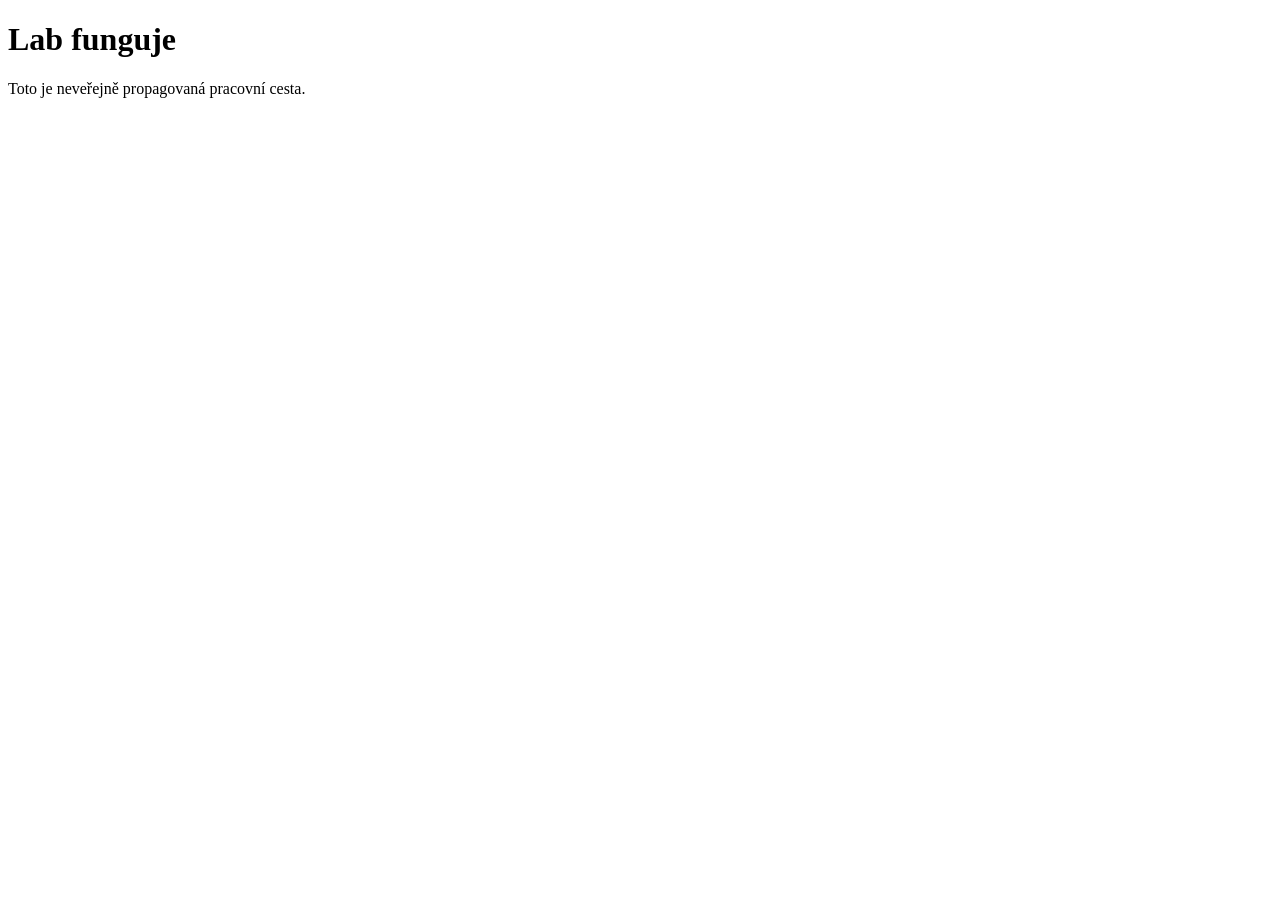
==== lab/index.html @ 559b126b "Add lab page" ====
<!doctype html>
<html lang="cs">
<head>
  <meta charset="utf-8">
  <meta name="viewport" content="width=device-width, initial-scale=1">
  <title>Lab</title>
  <meta name="robots" content="noindex, nofollow">
</head>
<body>
  <h1>Lab funguje</h1>
  <p>Toto je neveřejně propagovaná pracovní cesta.</p>
</body>
</html>
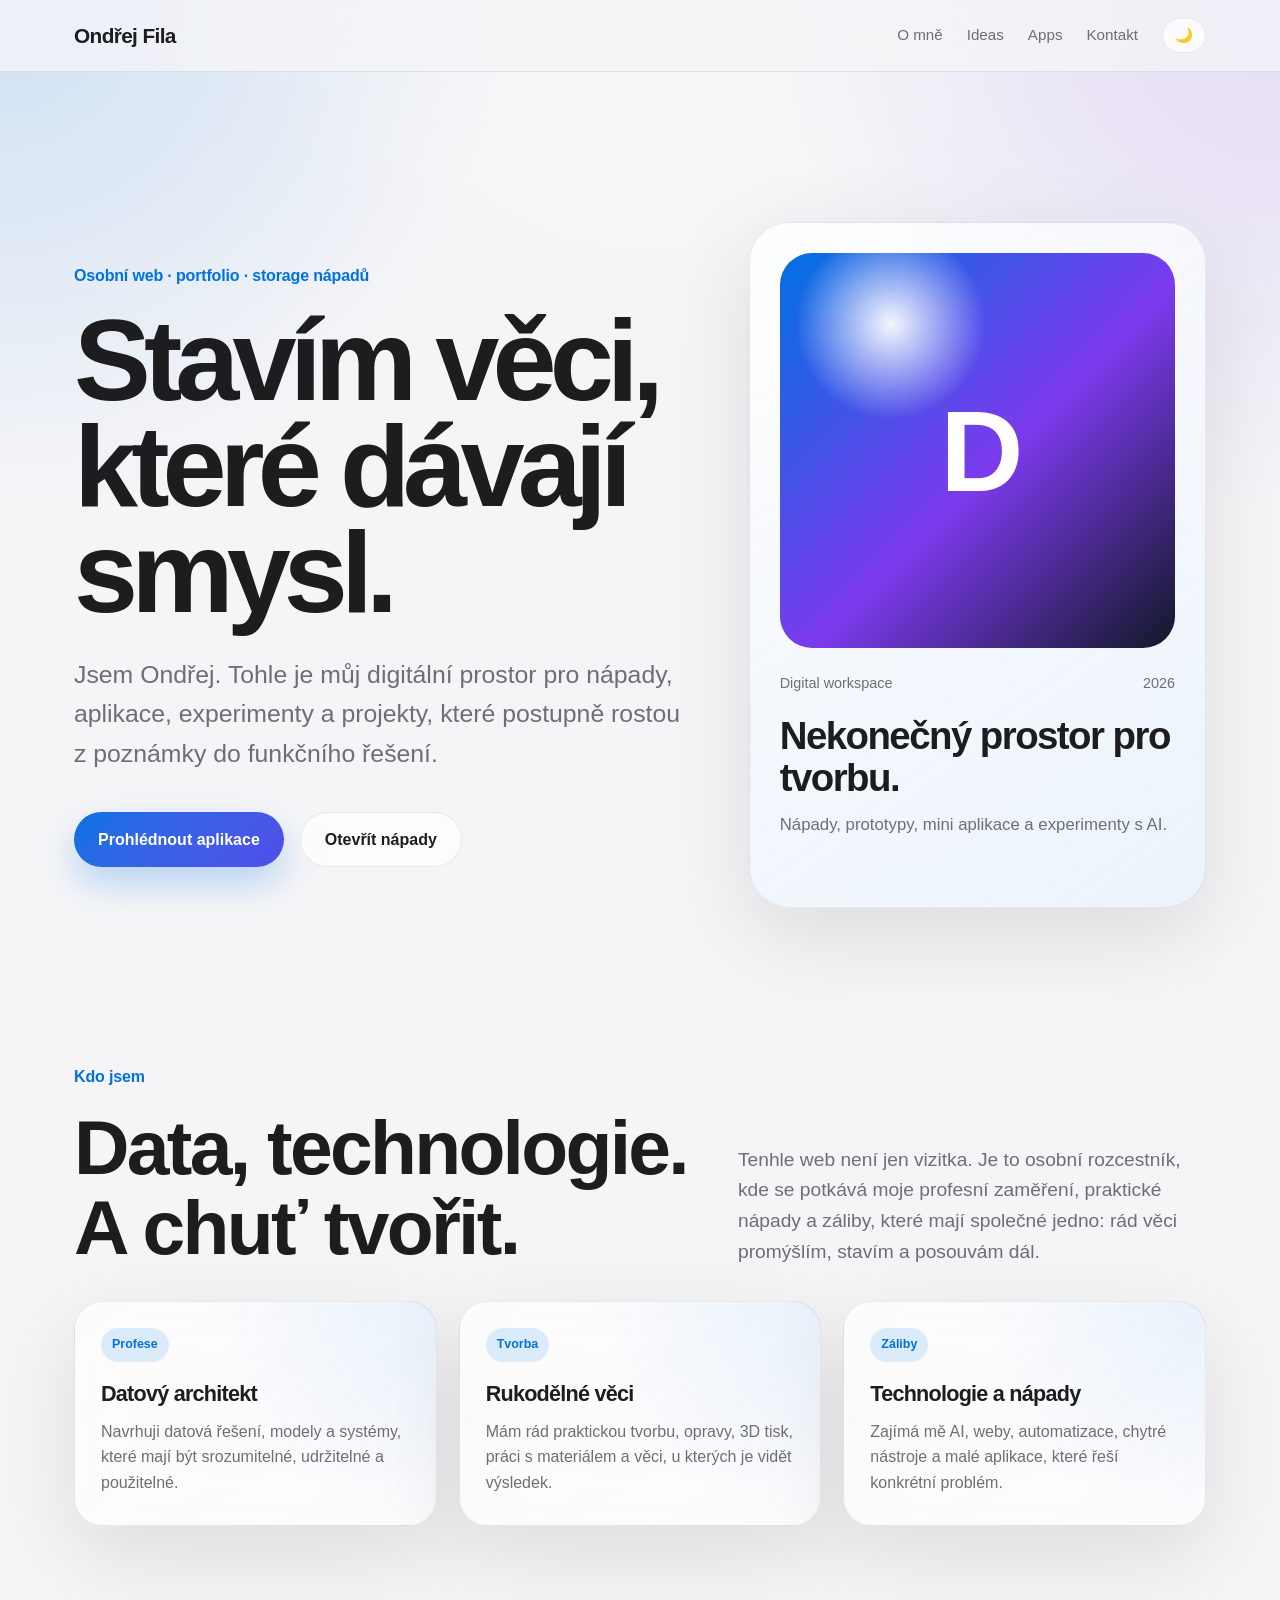
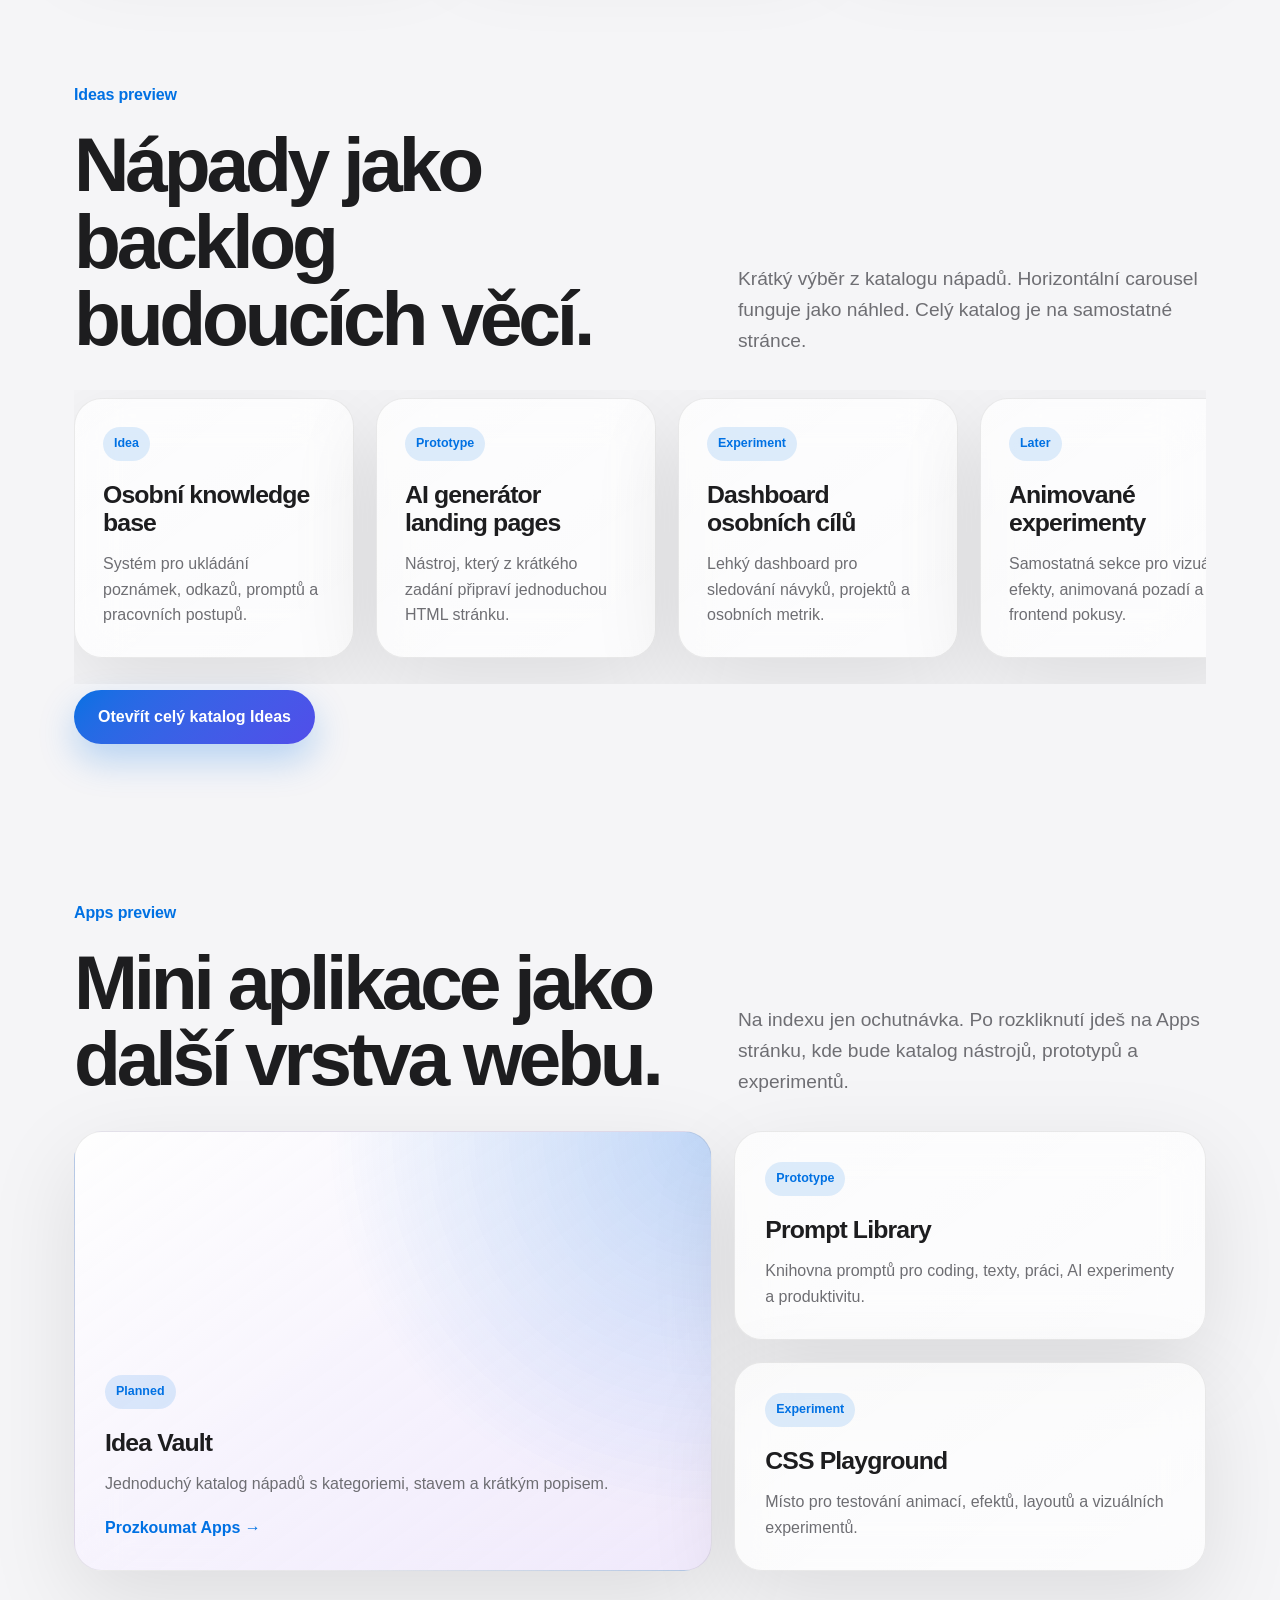
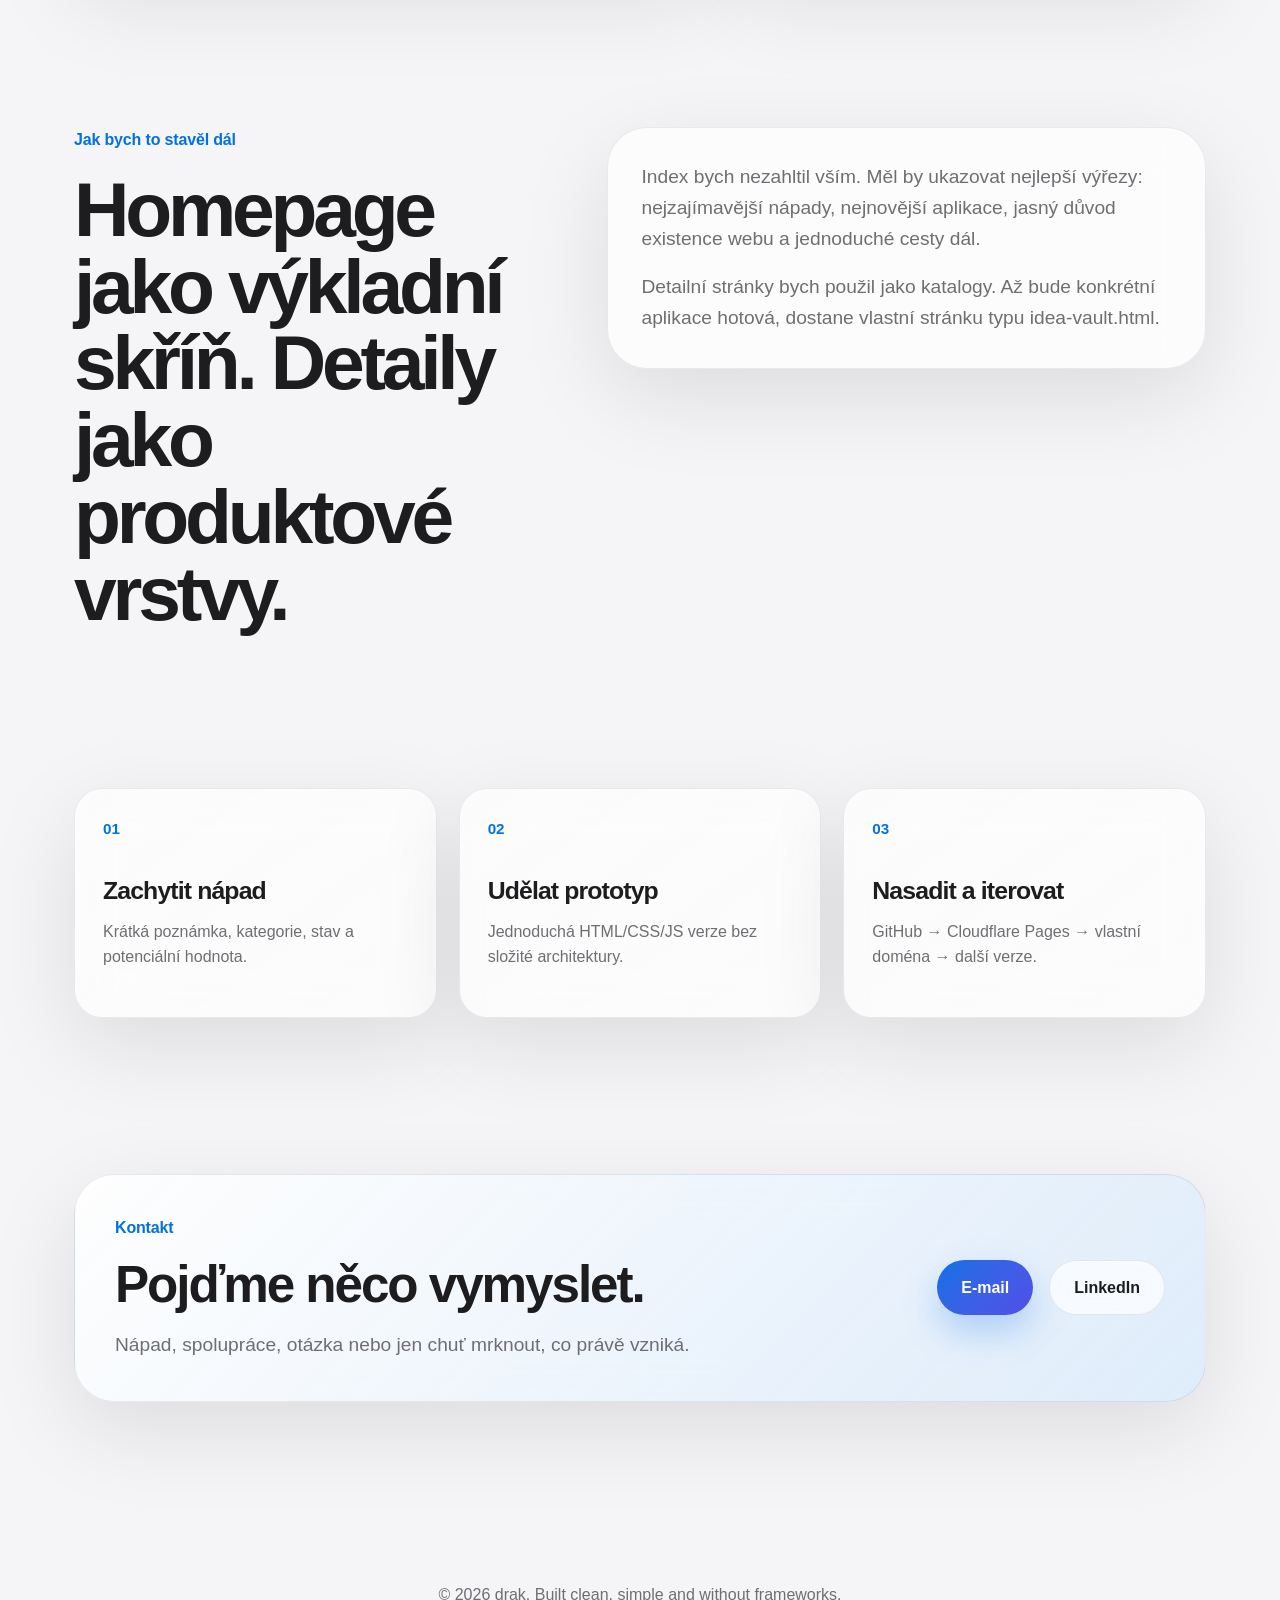
==== commit a9bff12b: "Add Drak web to lab" ====
--- a/lab/index.html
+++ b/lab/index.html
@@ -1,13 +1,143 @@
-<!doctype html>
+<!DOCTYPE html>
 <html lang="cs">
 <head>
-  <meta charset="utf-8">
-  <meta name="viewport" content="width=device-width, initial-scale=1">
-  <title>Lab</title>
-  <meta name="robots" content="noindex, nofollow">
+  <meta charset="UTF-8" />
+  <meta name="viewport" content="width=device-width, initial-scale=1.0" />
+
+  <title>Ondřej Fila | osobní web</title>
+  <meta name="description" content="Osobní web, portfolio, storage nápadů a mini aplikace." />
+
+  <link rel="stylesheet" href="style.css" />
 </head>
+
 <body>
-  <h1>Lab funguje</h1>
-  <p>Toto je neveřejně propagovaná pracovní cesta.</p>
+  <div class="page-glow"></div>
+
+  <header>
+    <nav>
+      <a class="logo" href="index.html">Ondřej Fila</a>
+
+      <div class="nav-links">
+        <a href="#about">O mně</a>
+        <a href="#ideas-preview">Ideas</a>
+        <a href="#apps-preview">Apps</a>
+        <a href="#contact">Kontakt</a>
+        <button class="theme-toggle" id="themeToggle" aria-label="Přepnout vzhled">🌙</button>
+      </div>
+    </nav>
+  </header>
+
+  <main>
+    <section class="hero reveal">
+      <div class="hero-copy">
+        <div class="eyebrow" data-content="hero.eyebrow"></div>
+        <h1 data-content="hero.title"></h1>
+        <p data-content="hero.text"></p>
+
+        <div class="actions">
+          <a href="#apps-preview" class="button primary" data-content="hero.primaryButton"></a>
+          <a href="#ideas-preview" class="button secondary" data-content="hero.secondaryButton"></a>
+        </div>
+      </div>
+
+      <aside class="hero-panel">
+        <div class="avatar">
+          <img
+            src="media/profile.webp"
+            alt="Drak"
+            class="avatar-image"
+            onerror="this.style.display='none'; this.nextElementSibling.style.display='flex';"
+          >
+          <div class="avatar-fallback" data-content="profile.initial"></div>
+        </div>
+        <div class="panel-meta">
+          <span data-content="profile.metaLeft"></span>
+          <span data-content="profile.metaRight"></span>
+        </div>
+        <h2 data-content="profile.title"></h2>
+        <p data-content="profile.text"></p>
+      </aside>
+    </section>
+
+    <section id="about" class="reveal">
+      <div class="section-header">
+        <div>
+          <div class="eyebrow" data-content="concept.eyebrow"></div>
+          <h2 class="section-title section-title-readable" data-html="concept.title"></h2>
+        </div>
+        <p class="section-lead" data-content="concept.lead"></p>
+      </div>
+
+      <div class="adaptive-tiles" id="conceptTiles"></div>
+    </section>
+
+    <section id="ideas-preview" class="reveal">
+      <div class="section-header">
+        <div>
+          <div class="eyebrow" data-content="ideasPreview.eyebrow"></div>
+          <h2 class="section-title" data-content="ideasPreview.title"></h2>
+        </div>
+        <p class="section-lead" data-content="ideasPreview.lead"></p>
+      </div>
+
+      <div class="carousel-shell">
+        <div class="carousel" id="ideasCarousel" aria-label="Náhled nápadů"></div>
+
+        <div class="carousel-actions">
+          <a href="ideas.html" class="button primary" data-content="ideasPreview.button"></a>
+        </div>
+      </div>
+    </section>
+
+    <section id="apps-preview" class="reveal">
+      <div class="section-header">
+        <div>
+          <div class="eyebrow" data-content="appsPreview.eyebrow"></div>
+          <h2 class="section-title" data-content="appsPreview.title"></h2>
+        </div>
+        <p class="section-lead" data-content="appsPreview.lead"></p>
+      </div>
+
+      <div class="product-showcase">
+        <a href="apps.html" class="showcase-card main link-card" id="mainAppCard"></a>
+        <div class="showcase-stack" id="sideAppCards"></div>
+      </div>
+    </section>
+
+    <section class="reveal">
+      <div class="split-section">
+        <div>
+          <div class="eyebrow" data-content="nextStep.eyebrow"></div>
+          <h2 class="section-title" data-content="nextStep.title"></h2>
+        </div>
+
+        <div class="glass-copy" id="nextStepParagraphs"></div>
+      </div>
+    </section>
+
+    <section class="reveal">
+      <div class="timeline" id="timeline"></div>
+    </section>
+
+    <section id="contact" class="reveal">
+      <div class="cta-box">
+        <div class="cta-copy">
+          <div class="eyebrow" data-content="contact.eyebrow"></div>
+          <h2 class="cta-title" data-content="contact.title"></h2>
+          <p class="cta-lead" data-content="contact.lead"></p>
+        </div>
+
+        <div class="contact-links">
+          <a id="emailLink" class="button primary"></a>
+          <a id="linkedinLink" class="button secondary" target="_blank" rel="noopener noreferrer"></a>
+        </div>
+      </div>
+    </section>
+  </main>
+
+  <footer data-content="footer"></footer>
+
+  <script src="content.js"></script>
+  <script src="script.js"></script>
 </body>
-</html>+</html>
--- a/lab/style.css
+++ b/lab/style.css
@@ -0,0 +1,700 @@
+:root {
+  --bg: #f5f5f7;
+  --bg-soft: #ffffff;
+  --card: rgba(255, 255, 255, 0.72);
+  --card-strong: rgba(255, 255, 255, 0.88);
+  --text: #1d1d1f;
+  --muted: #6e6e73;
+  --accent: #0071e3;
+  --accent-2: #7c3aed;
+  --border: rgba(0, 0, 0, 0.08);
+  --shadow: 0 28px 90px rgba(0, 0, 0, 0.10);
+  --radius-xl: 40px;
+  --radius-lg: 28px;
+}
+
+body.dark {
+  --bg: #050505;
+  --bg-soft: #111113;
+  --card: rgba(28, 28, 30, 0.72);
+  --card-strong: rgba(38, 38, 42, 0.88);
+  --text: #f5f5f7;
+  --muted: #a1a1a6;
+  --accent: #2997ff;
+  --accent-2: #a78bfa;
+  --border: rgba(255, 255, 255, 0.12);
+  --shadow: 0 28px 90px rgba(0, 0, 0, 0.55);
+}
+
+* {
+  box-sizing: border-box;
+  margin: 0;
+  padding: 0;
+}
+
+::selection {
+  background: rgba(0, 113, 227, 0.18);
+  color: inherit;
+}
+
+html {
+  scroll-behavior: smooth;
+}
+
+body {
+  min-height: 100vh;
+  font-family: -apple-system, BlinkMacSystemFont, "Segoe UI", sans-serif;
+  background:
+    radial-gradient(circle at top left, color-mix(in srgb, var(--accent) 16%, transparent), transparent 32rem),
+    radial-gradient(circle at top right, color-mix(in srgb, var(--accent-2) 14%, transparent), transparent 32rem),
+    var(--bg);
+  color: var(--text);
+  line-height: 1.6;
+  transition: background 0.3s ease, color 0.3s ease;
+}
+
+.page-glow {
+  position: fixed;
+  inset: 0;
+  pointer-events: none;
+  background: radial-gradient(circle at 50% 0%, rgba(255, 255, 255, 0.42), transparent 28rem);
+  opacity: 0.5;
+  z-index: -1;
+}
+
+body.dark .page-glow {
+  background: radial-gradient(circle at 50% 0%, rgba(41, 151, 255, 0.16), transparent 28rem);
+}
+
+header {
+  position: sticky;
+  top: 0;
+  z-index: 20;
+  backdrop-filter: blur(24px);
+  background: color-mix(in srgb, var(--bg) 76%, transparent);
+  border-bottom: 1px solid var(--border);
+}
+
+nav {
+  max-width: 1180px;
+  margin: 0 auto;
+  padding: 18px 24px;
+  display: flex;
+  align-items: center;
+  justify-content: space-between;
+}
+
+.logo {
+  color: var(--text);
+  text-decoration: none;
+  font-weight: 800;
+  letter-spacing: -0.03em;
+  font-size: 1.3rem;
+}
+
+.nav-links {
+  display: flex;
+  gap: 24px;
+  align-items: center;
+}
+
+.nav-links a {
+  color: var(--muted);
+  text-decoration: none;
+  font-size: 0.95rem;
+  transition: color 0.2s ease;
+}
+
+.nav-links a:hover {
+  color: var(--text);
+}
+
+.theme-toggle {
+  border: 1px solid var(--border);
+  background: var(--card);
+  color: var(--text);
+  padding: 8px 12px;
+  border-radius: 999px;
+  cursor: pointer;
+  font-size: 0.9rem;
+  backdrop-filter: blur(18px);
+}
+
+main {
+  max-width: 1180px;
+  margin: 0 auto;
+  padding: 72px 24px;
+}
+
+.hero {
+  min-height: 78vh;
+  display: grid;
+  grid-template-columns: 1.15fr 0.85fr;
+  gap: 56px;
+  align-items: center;
+}
+
+.hero-copy {
+  max-width: 760px;
+}
+
+.eyebrow {
+  color: var(--accent);
+  font-weight: 700;
+  margin-bottom: 18px;
+  letter-spacing: -0.01em;
+}
+
+h1 {
+  font-size: clamp(4rem, 9vw, 7.8rem);
+  line-height: 0.92;
+  letter-spacing: -0.06em;
+  margin-bottom: 30px;
+}
+
+.hero p,
+.subpage-hero p {
+  max-width: 720px;
+  font-size: clamp(1.2rem, 2vw, 1.55rem);
+  color: var(--muted);
+  margin-bottom: 38px;
+}
+
+.actions,
+.contact-links,
+.carousel-actions {
+  display: flex;
+  gap: 16px;
+  flex-wrap: wrap;
+}
+
+.button {
+  display: inline-flex;
+  align-items: center;
+  justify-content: center;
+  padding: 14px 24px;
+  border-radius: 999px;
+  text-decoration: none;
+  font-weight: 700;
+  transition: transform 0.2s ease, box-shadow 0.2s ease;
+  white-space: nowrap;
+}
+
+.button:hover {
+  transform: translateY(-2px);
+}
+
+.button.primary {
+  background: linear-gradient(135deg, var(--accent), color-mix(in srgb, var(--accent-2) 65%, var(--accent)));
+  color: white;
+  box-shadow: 0 16px 36px color-mix(in srgb, var(--accent) 26%, transparent);
+}
+
+.button.secondary {
+  color: var(--text);
+  border: 1px solid var(--border);
+  background: var(--card);
+  backdrop-filter: blur(20px);
+}
+
+.hero-panel {
+  background:
+    linear-gradient(145deg, var(--card-strong), color-mix(in srgb, var(--accent) 7%, var(--card)));
+  border: 1px solid var(--border);
+  border-radius: var(--radius-xl);
+  padding: 30px;
+  box-shadow: var(--shadow);
+  backdrop-filter: blur(28px);
+  transform: none;
+}
+
+.avatar {
+  position: relative;
+  width: 100%;
+  aspect-ratio: 1 / 1;
+  border-radius: 32px;
+  overflow: hidden;
+  margin-bottom: 24px;
+  background:
+    radial-gradient(circle at 28% 18%, rgba(255, 255, 255, 0.95), transparent 22%),
+    linear-gradient(135deg, #0071e3, #7c3aed 54%, #111827);
+}
+
+.avatar-image {
+  width: 100%;
+  height: 100%;
+  object-fit: cover;
+  display: block;
+}
+
+.avatar-fallback {
+  position: absolute;
+  inset: 0;
+  display: none;
+  align-items: center;
+  justify-content: center;
+  font-size: clamp(5rem, 9vw, 8rem);
+  font-weight: 900;
+  color: white;
+  letter-spacing: -0.08em;
+}
+
+.panel-meta {
+  display: flex;
+  justify-content: space-between;
+  gap: 16px;
+  color: var(--muted);
+  font-size: 0.9rem;
+  margin-bottom: 20px;
+}
+
+.hero-panel h2 {
+  font-size: clamp(1.7rem, 3vw, 2.4rem);
+  line-height: 1.08;
+  letter-spacing: -0.04em;
+  margin-bottom: 14px;
+}
+
+.hero-panel p {
+  color: var(--muted);
+  font-size: 1.05rem;
+}
+
+section {
+  padding: 78px 0;
+}
+
+.section-header {
+  display: grid;
+  grid-template-columns: 1fr 0.75fr;
+  gap: 40px;
+  align-items: end;
+  margin-bottom: 34px;
+}
+
+.section-title {
+  font-size: clamp(2.6rem, 6vw, 5rem);
+  letter-spacing: -0.055em;
+  line-height: 1;
+}
+
+.section-title-readable {
+  letter-spacing: -0.035em;
+  line-height: 1.04;
+  max-width: 760px;
+}
+
+.section-lead {
+  color: var(--muted);
+  font-size: 1.2rem;
+  max-width: 720px;
+}
+
+/* Stable Apple TV / Arc-style tiles.
+   The grid does not reflow on hover. The active tile only "inflates" visually inside its own footprint. */
+.adaptive-tiles {
+  display: grid;
+  grid-template-columns: repeat(3, minmax(0, 1fr));
+  gap: 22px;
+  align-items: stretch;
+}
+
+.adaptive-tile {
+  position: relative;
+  isolation: isolate;
+  min-height: 225px;
+  padding: 26px;
+  border-radius: var(--radius-lg);
+  overflow: hidden;
+  background:
+    radial-gradient(circle at top right, color-mix(in srgb, var(--accent) 8%, transparent), transparent 14rem),
+    linear-gradient(145deg, var(--card), color-mix(in srgb, var(--bg-soft) 70%, transparent));
+  border: 1px solid var(--border);
+  box-shadow: var(--shadow);
+  backdrop-filter: blur(26px);
+  transform-origin: center;
+  transition:
+    transform 0.28s ease,
+    border-color 0.28s ease,
+    box-shadow 0.28s ease,
+    background 0.28s ease,
+    opacity 0.28s ease;
+}
+
+.adaptive-tiles:hover .adaptive-tile {
+  opacity: 0.72;
+}
+
+.adaptive-tiles .adaptive-tile:hover {
+  opacity: 1;
+  transform: scale(1.055) translateY(-6px);
+  z-index: 5;
+  border-color: color-mix(in srgb, var(--accent) 42%, var(--border));
+  box-shadow: 0 34px 110px rgba(0, 0, 0, 0.18);
+  background:
+    radial-gradient(circle at top right, color-mix(in srgb, var(--accent) 18%, transparent), transparent 16rem),
+    linear-gradient(145deg, var(--card-strong), color-mix(in srgb, var(--accent-2) 8%, var(--card)));
+}
+
+.adaptive-tile h3 {
+  font-size: 1.35rem;
+  line-height: 1.12;
+  letter-spacing: -0.035em;
+  margin-bottom: 12px;
+}
+
+.tile-preview,
+.tile-detail {
+  color: var(--muted);
+}
+
+.tile-preview {
+  font-size: 1rem;
+}
+
+.tile-detail {
+  opacity: 0;
+  max-height: 0;
+  overflow: hidden;
+  margin-top: 0;
+  transition:
+    opacity 0.28s ease,
+    max-height 0.32s ease,
+    margin-top 0.32s ease;
+}
+
+.adaptive-tile:hover .tile-detail {
+  opacity: 1;
+  max-height: 150px;
+  margin-top: 14px;
+}
+
+.feature-grid {
+  display: grid;
+  grid-template-columns: repeat(3, 1fr);
+  gap: 22px;
+}
+
+.feature-card,
+.carousel-card,
+.showcase-card,
+.timeline-item {
+  background:
+    linear-gradient(145deg, var(--card), color-mix(in srgb, var(--bg-soft) 70%, transparent));
+  border: 1px solid var(--border);
+  box-shadow: var(--shadow);
+  backdrop-filter: blur(26px);
+  transition: transform 0.25s ease, border-color 0.25s ease;
+}
+
+.feature-card {
+  min-height: 260px;
+  padding: 28px;
+  border-radius: var(--radius-lg);
+}
+
+.feature-card.large {
+  grid-column: span 2;
+}
+
+.feature-card:hover,
+.carousel-card:hover,
+.showcase-card:hover {
+  transform: translateY(-7px);
+  border-color: color-mix(in srgb, var(--accent) 42%, var(--border));
+}
+
+.feature-card h3,
+.carousel-card h3,
+.showcase-card h3,
+.timeline-item h3 {
+  font-size: 1.55rem;
+  line-height: 1.12;
+  letter-spacing: -0.035em;
+  margin-bottom: 14px;
+}
+
+.feature-card p,
+.carousel-card p,
+.showcase-card p,
+.timeline-item p {
+  color: var(--muted);
+}
+
+.link-card {
+  color: inherit;
+  text-decoration: none;
+}
+
+.tag {
+  display: inline-flex;
+  width: fit-content;
+  margin-bottom: 20px;
+  padding: 7px 11px;
+  border-radius: 999px;
+  background: color-mix(in srgb, var(--accent) 13%, transparent);
+  color: var(--accent);
+  font-size: 0.78rem;
+  font-weight: 800;
+}
+
+.carousel {
+  display: grid;
+  grid-auto-flow: column;
+  grid-auto-columns: minmax(280px, 38%);
+  gap: 22px;
+  overflow-x: auto;
+  padding: 8px 8px 26px;
+  scroll-snap-type: x mandatory;
+  scrollbar-width: thin;
+}
+
+.carousel-card {
+  min-height: 260px;
+  padding: 28px;
+  border-radius: var(--radius-lg);
+  scroll-snap-align: start;
+}
+
+.carousel-actions {
+  margin-top: 6px;
+}
+
+.product-showcase {
+  display: grid;
+  grid-template-columns: 1.15fr 0.85fr;
+  gap: 22px;
+}
+
+.showcase-card {
+  display: block;
+  padding: 30px;
+  border-radius: var(--radius-lg);
+  text-decoration: none;
+  color: inherit;
+}
+
+.showcase-card.main {
+  min-height: 440px;
+  display: flex;
+  flex-direction: column;
+  justify-content: flex-end;
+  background:
+    radial-gradient(circle at top right, color-mix(in srgb, var(--accent) 22%, transparent), transparent 24rem),
+    linear-gradient(145deg, var(--card-strong), color-mix(in srgb, var(--accent-2) 10%, var(--card)));
+}
+
+.showcase-stack {
+  display: grid;
+  gap: 22px;
+}
+
+.text-link {
+  display: inline-flex;
+  margin-top: 18px;
+  color: var(--accent);
+  font-weight: 800;
+}
+
+.split-section {
+  display: grid;
+  grid-template-columns: 0.9fr 1.1fr;
+  gap: 42px;
+  align-items: start;
+}
+
+.glass-copy {
+  padding: 34px;
+  border-radius: var(--radius-xl);
+  background: var(--card);
+  border: 1px solid var(--border);
+  box-shadow: var(--shadow);
+  backdrop-filter: blur(26px);
+}
+
+.glass-copy p {
+  color: var(--muted);
+  font-size: 1.2rem;
+  margin-bottom: 18px;
+}
+
+.glass-copy p:last-child {
+  margin-bottom: 0;
+}
+
+.timeline {
+  display: grid;
+  grid-template-columns: repeat(3, 1fr);
+  gap: 22px;
+}
+
+.timeline-item {
+  min-height: 230px;
+  padding: 28px;
+  border-radius: var(--radius-lg);
+}
+
+.timeline-item span {
+  display: block;
+  color: var(--accent);
+  font-weight: 900;
+  font-size: 0.95rem;
+  margin-bottom: 36px;
+}
+
+.cta-box {
+  display: grid;
+  grid-template-columns: minmax(0, 1fr) auto;
+  gap: 32px;
+  align-items: center;
+  padding: 40px;
+  border-radius: var(--radius-xl);
+  background:
+    linear-gradient(135deg, var(--card-strong), color-mix(in srgb, var(--accent) 12%, var(--card)));
+  border: 1px solid var(--border);
+  box-shadow: var(--shadow);
+  backdrop-filter: blur(28px);
+  overflow: hidden;
+}
+
+.cta-title {
+  font-size: clamp(2.1rem, 4vw, 4rem);
+  line-height: 1.05;
+  letter-spacing: -0.04em;
+  margin-bottom: 18px;
+}
+
+.cta-lead {
+  max-width: 620px;
+  color: var(--muted);
+  font-size: clamp(1.05rem, 1.5vw, 1.2rem);
+}
+
+.cta-copy {
+  min-width: 0;
+}
+
+.subpage-hero {
+  min-height: 58vh;
+  display: flex;
+  flex-direction: column;
+  justify-content: center;
+}
+
+.subpage-hero h1 {
+  margin-bottom: 28px;
+}
+
+footer {
+  padding: 30px 24px 60px;
+  text-align: center;
+  color: var(--muted);
+}
+
+.reveal {
+  opacity: 0;
+  transform: translateY(26px);
+  transition: opacity 0.75s ease, transform 0.75s ease;
+}
+
+.reveal.visible {
+  opacity: 1;
+  transform: translateY(0);
+}
+
+@media (max-width: 900px) {
+  .hero,
+  .section-header,
+  .split-section,
+  .product-showcase,
+  .cta-box {
+    grid-template-columns: 1fr;
+  }
+
+  .hero {
+    min-height: auto;
+  }
+
+  .feature-grid,
+  .timeline,
+  .adaptive-tiles {
+    grid-template-columns: 1fr;
+  }
+
+  .adaptive-tiles:hover .adaptive-tile,
+  .adaptive-tiles .adaptive-tile:hover {
+    opacity: 1;
+    transform: none;
+  }
+
+  .adaptive-tile {
+    min-height: auto;
+  }
+
+  .tile-detail {
+    opacity: 1;
+    max-height: none;
+    margin-top: 14px;
+  }
+
+  .feature-card.large {
+    grid-column: auto;
+  }
+
+  .carousel {
+    grid-auto-columns: minmax(260px, 84%);
+  }
+
+  .nav-links {
+    gap: 14px;
+  }
+
+  .nav-links a {
+    font-size: 0.9rem;
+  }
+
+  .contact-links {
+    justify-content: flex-start;
+  }
+}
+
+@media (max-width: 640px) {
+  main {
+    padding: 46px 18px;
+  }
+
+  nav {
+    padding: 16px 18px;
+  }
+
+  .nav-links a {
+    display: none;
+  }
+
+  h1 {
+    font-size: clamp(3.4rem, 18vw, 5rem);
+  }
+
+  section {
+    padding: 54px 0;
+  }
+
+  .feature-card,
+  .carousel-card,
+  .showcase-card,
+  .glass-copy,
+  .cta-box,
+  .timeline-item,
+  .adaptive-tile {
+    padding: 24px;
+  }
+
+  .contact-links {
+    flex-direction: column;
+    align-items: stretch;
+  }
+
+  .button {
+    width: 100%;
+  }
+}
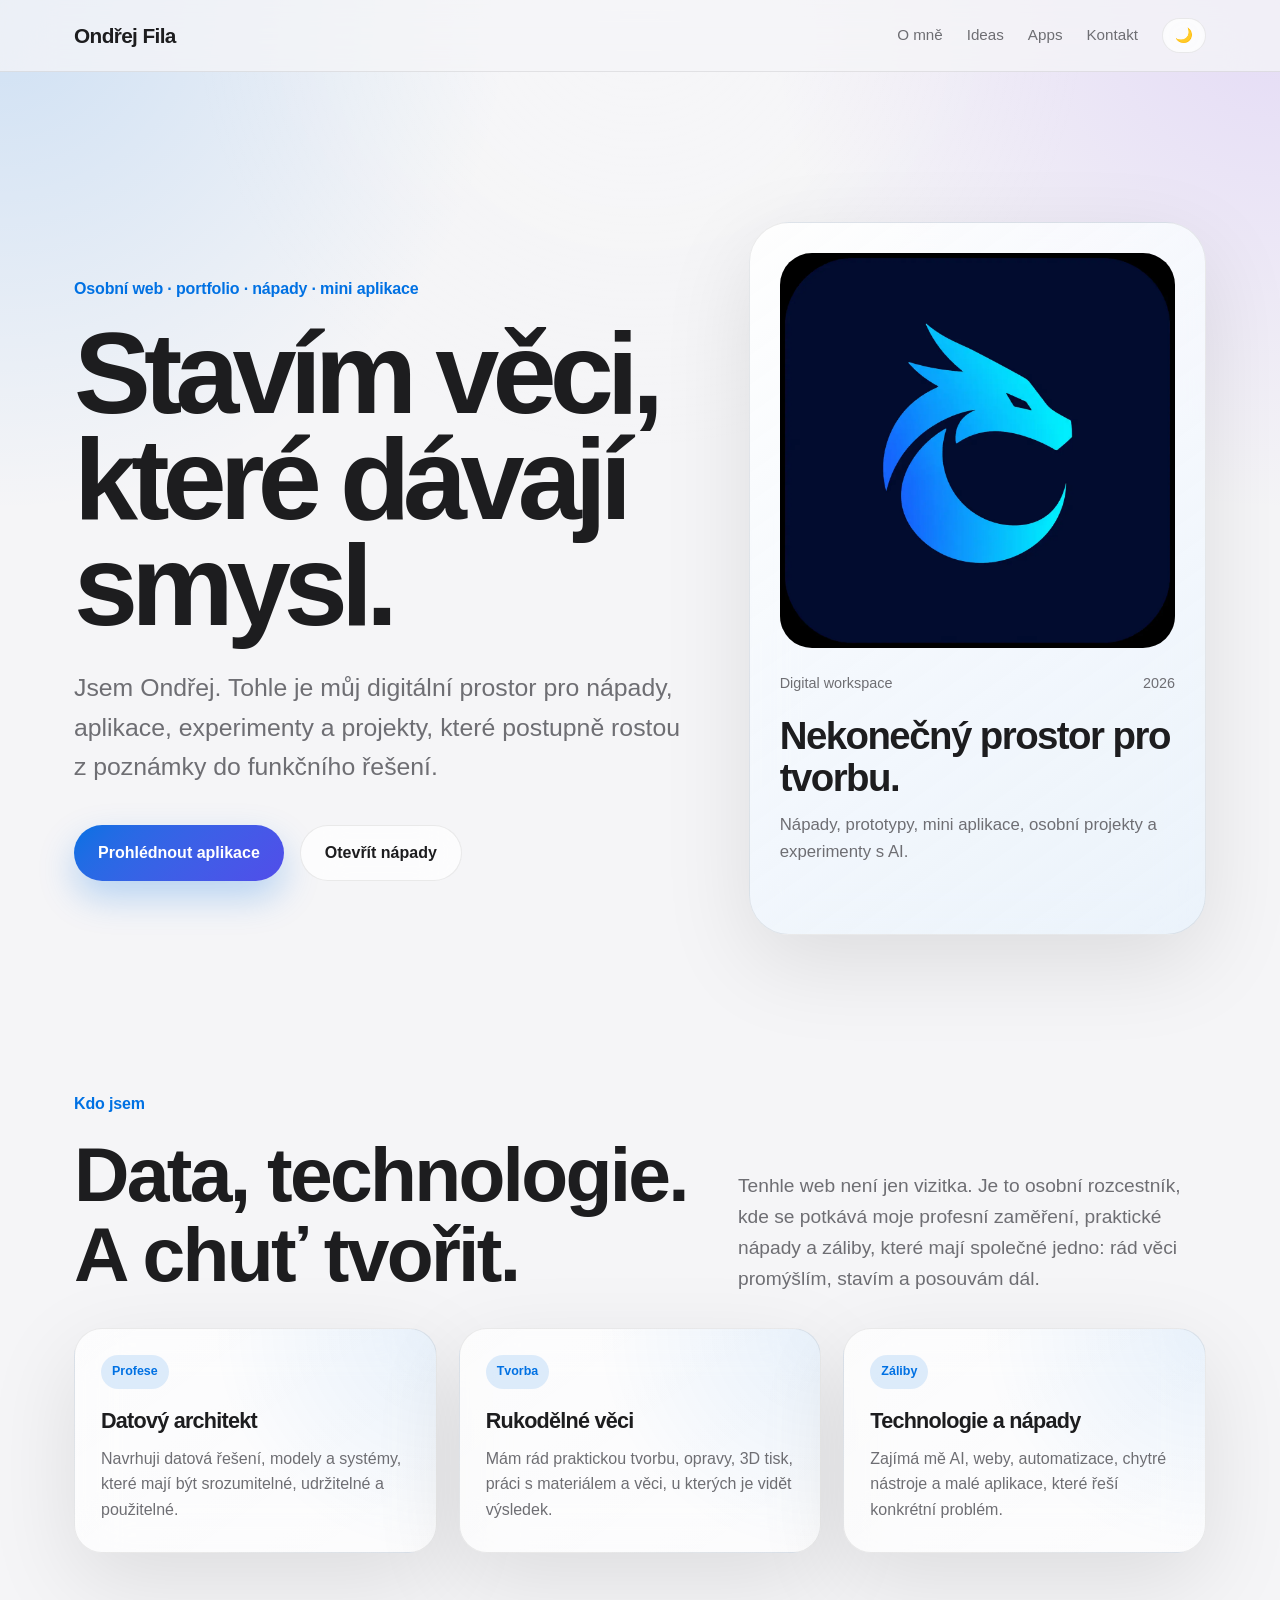
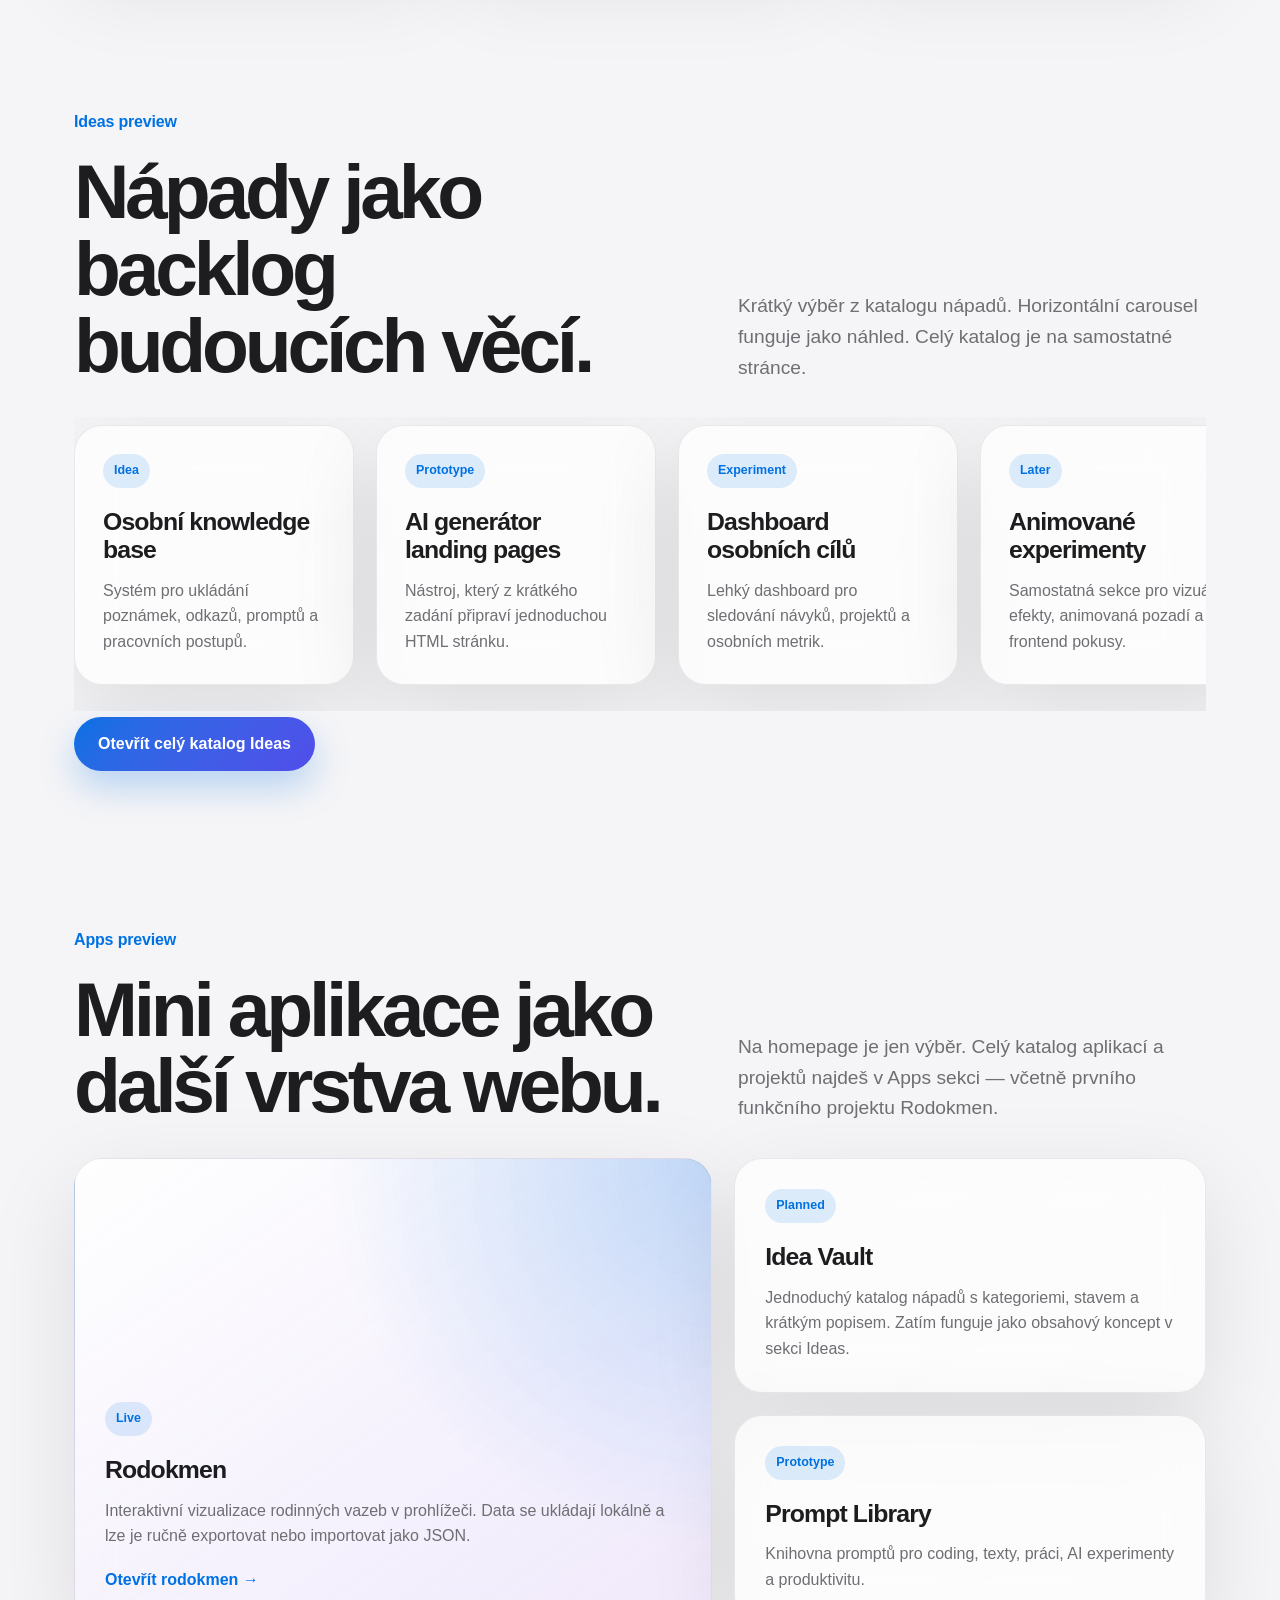
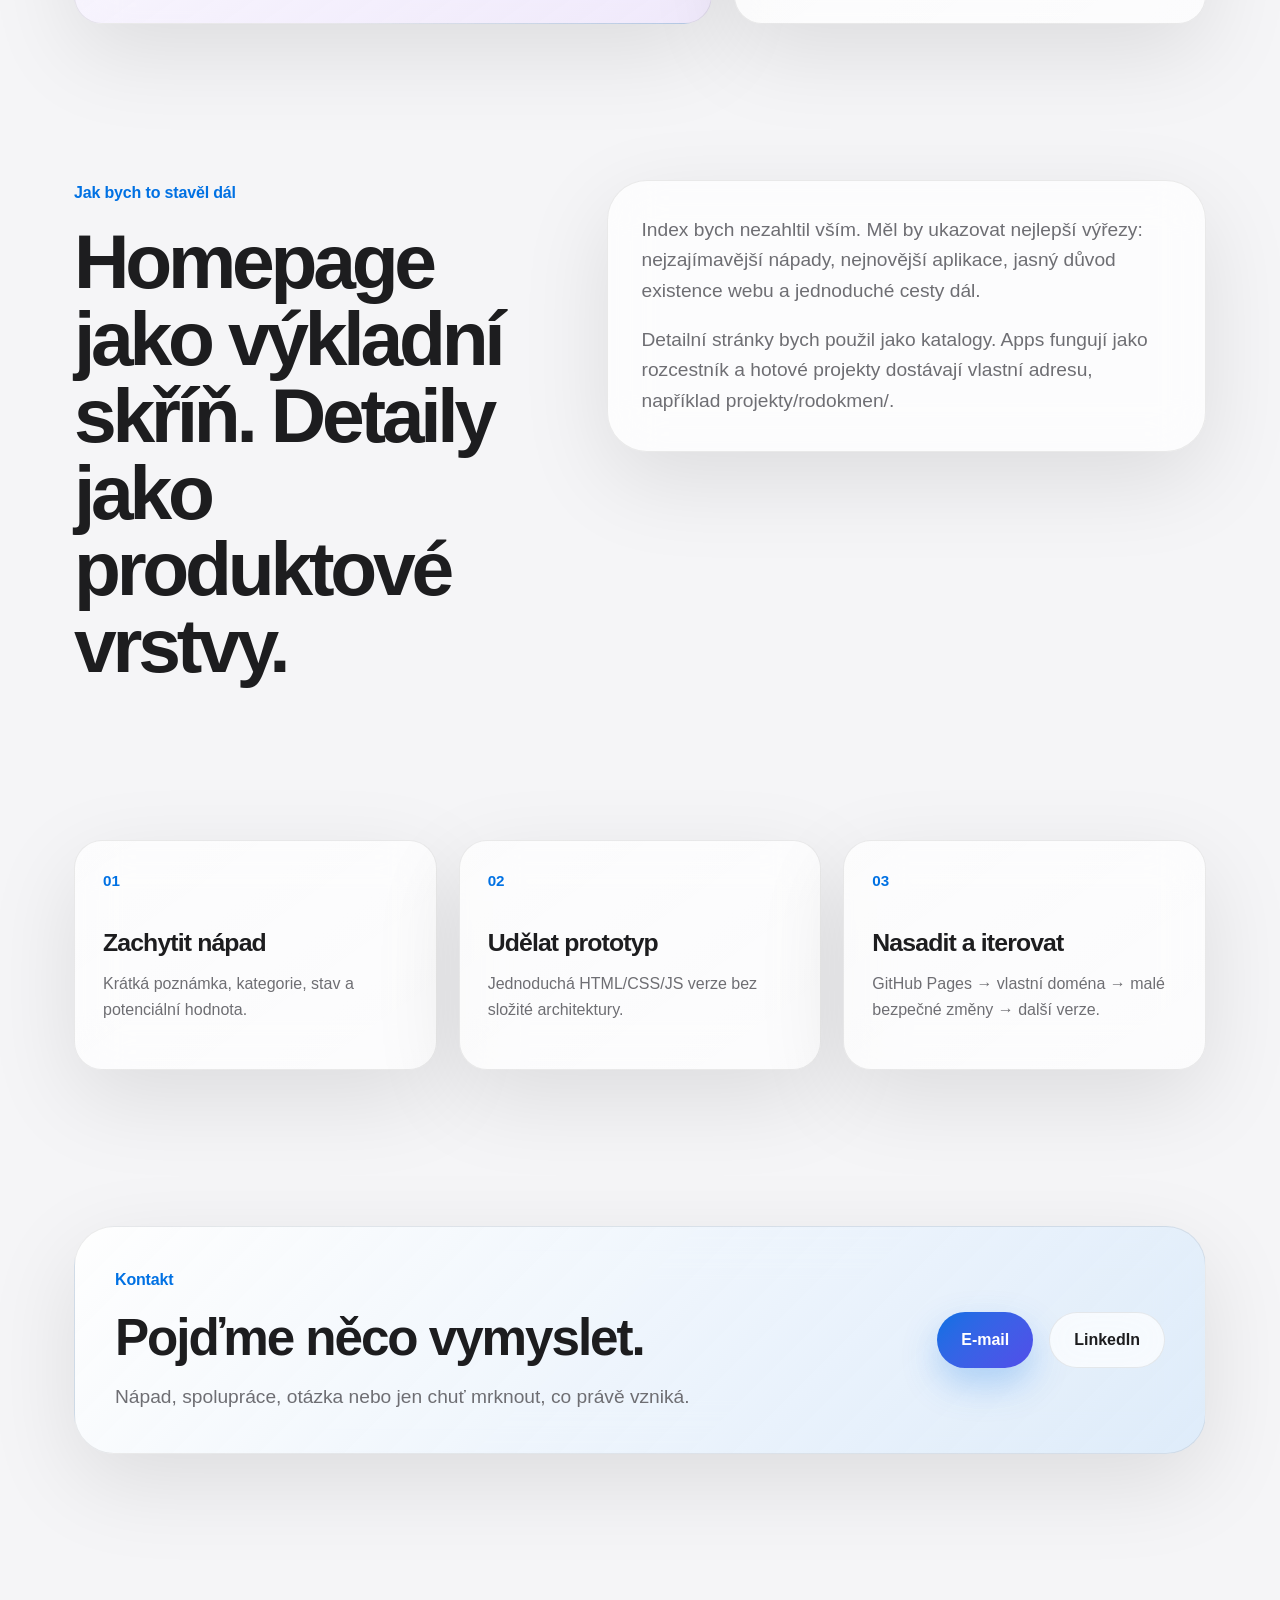
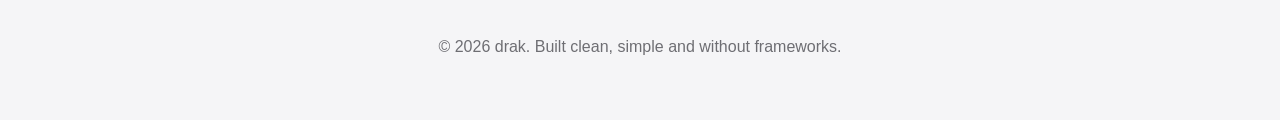
==== commit 734263d9: "Add favicon assets" ====
--- a/lab/index.html
+++ b/lab/index.html
@@ -8,6 +8,11 @@
   <meta name="description" content="Osobní web, portfolio, storage nápadů a mini aplikace." />
 
   <link rel="stylesheet" href="style.css" />
+  <link rel="icon" href="/favicon.ico" sizes="any">
+  <link rel="icon" type="image/png" sizes="32x32" href="/favicon-32x32.png">
+  <link rel="icon" type="image/png" sizes="16x16" href="/favicon-16x16.png">
+  <link rel="apple-touch-icon" href="/apple-touch-icon.png">
+  <link rel="manifest" href="/site.webmanifest">
 </head>
 
 <body>
